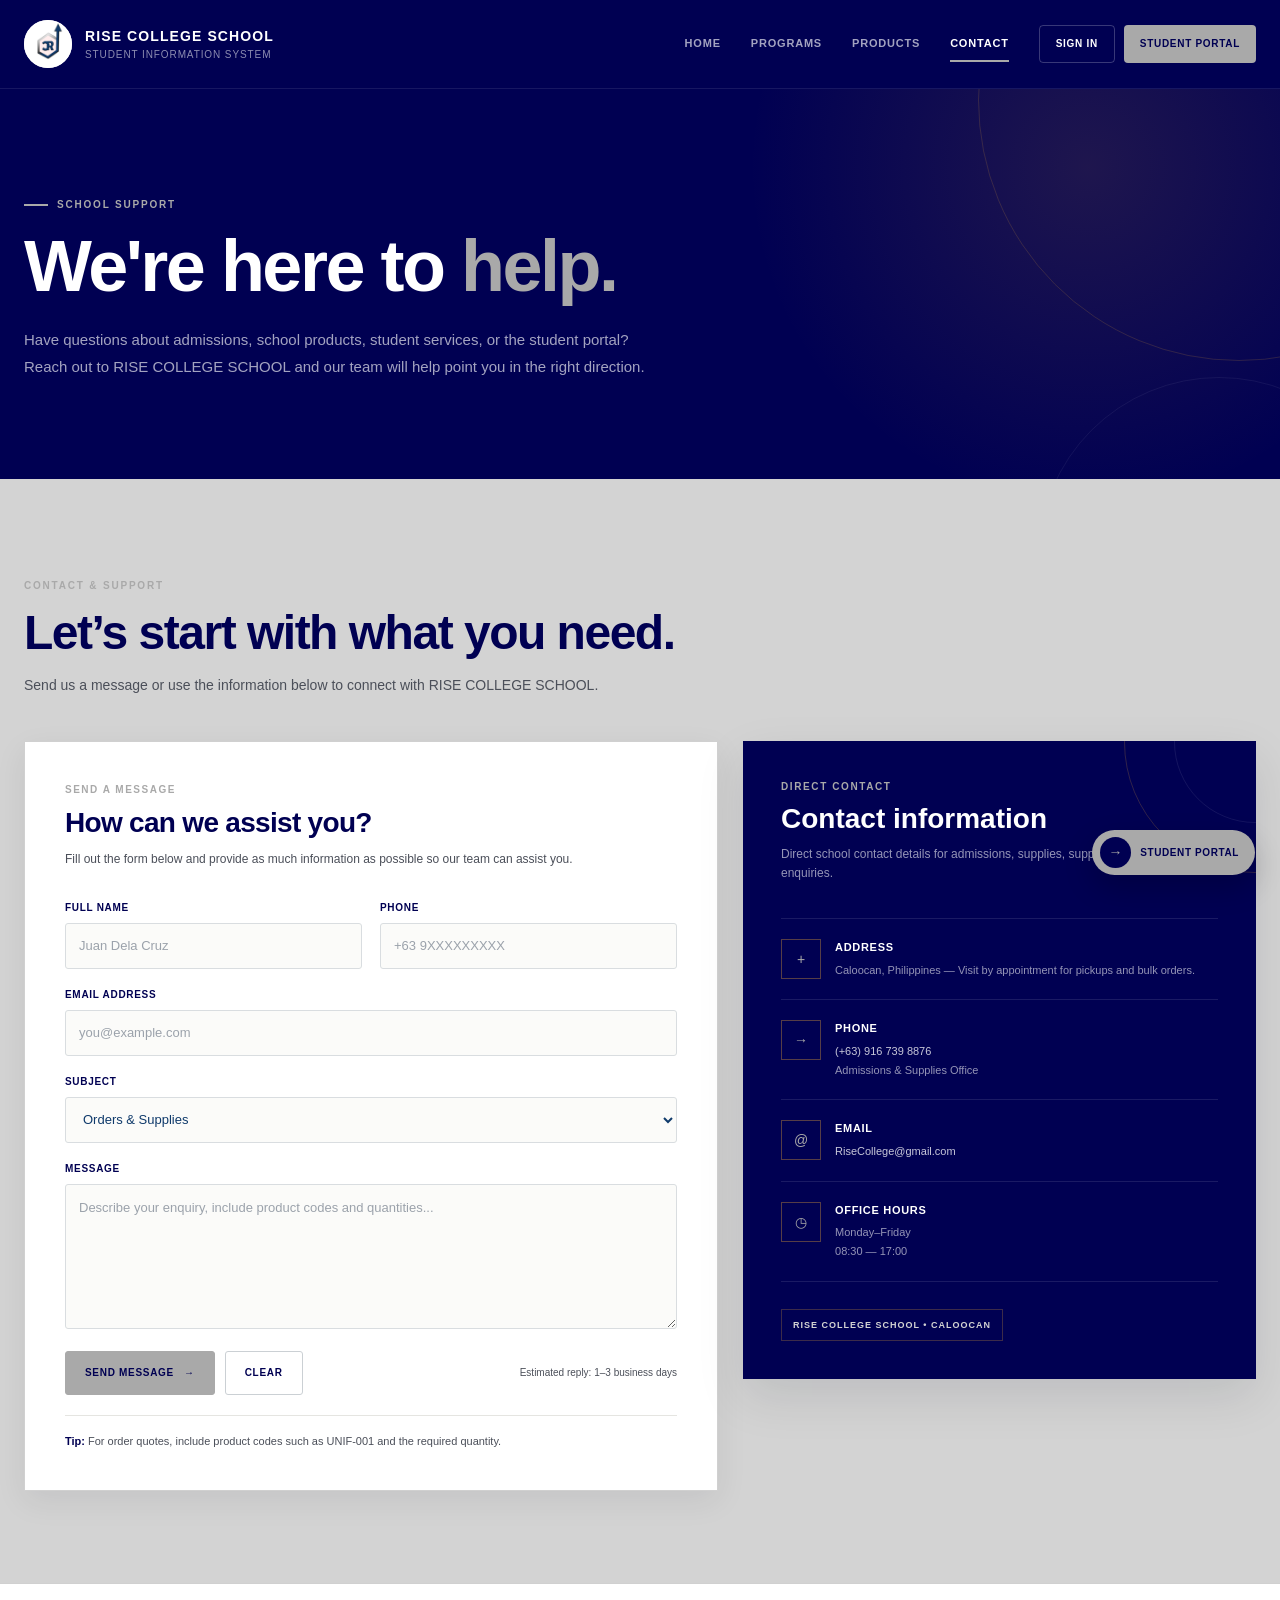
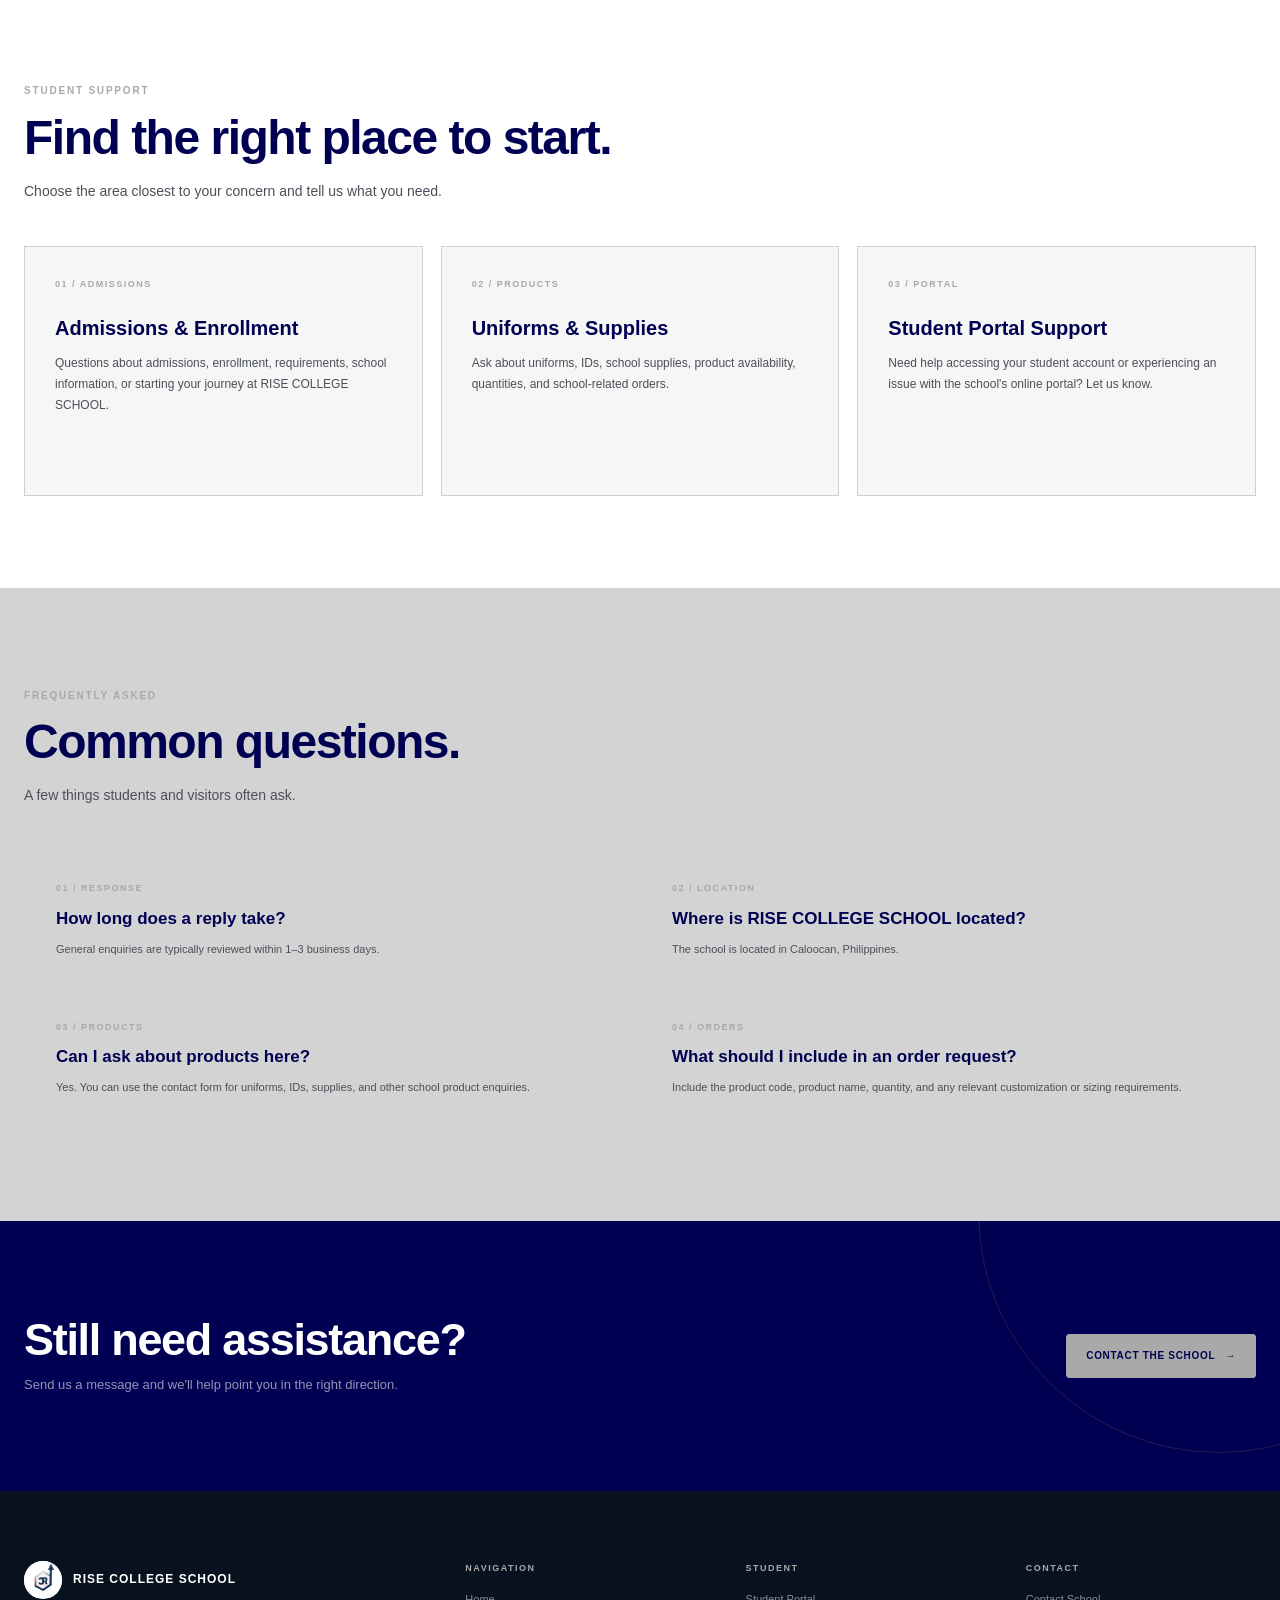
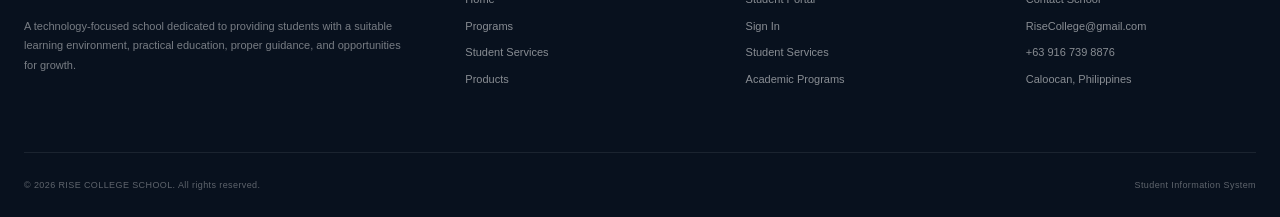
==== RISE COLLEGE FINAL/contact.html @ 8d44dadc "Add files via upload" ====
<!DOCTYPE html>

<html lang="en">
<head>

<meta charset="UTF-8">
<meta name="viewport" content="width=device-width, initial-scale=1.0">

<title>Contact | RISE COLLEGE SCHOOL</title>

<meta
name="description"
content="Contact RISE COLLEGE SCHOOL — Admissions, supplies, student services, and general enquiries."

>

<style>


* {
    box-sizing: border-box;
    margin: 0;
    padding: 0;
}

html {
    scroll-behavior: smooth;
}

body {
    font-family: Arial, Helvetica, sans-serif;
    background: #D3D3D3;
    color: #0F3A6B;
    line-height: 1.6;
}

a {
    text-decoration: none;
    color: inherit;
}

button,
input,
textarea,
select {
    font: inherit;
}

button {
    cursor: pointer;
}



:root {
    --navy: #000052;
    --navy-deep: #000052;
    --navy-soft: #0F3A6B;

    --cream: #D3D3D3;
    --white: #ffffff;
    --off-white: #f6f6f6;

    --accent: #A9A9A9;
    --accent-dark: #8d8d8d;
    --accent-light: #D3D3D3;

    --text: #0F3A6B;
    --muted: #4b4f59;
    --border: #d0d0d0;

    --shadow: 0 18px 45px rgba(8, 18, 32, 0.10);
    --shadow-soft: 0 10px 30px rgba(8, 18, 32, 0.07);

    --max-width: 1240px;
}




.header {
    position: relative;
    z-index: 100;
    width: 100%;
    background: var(--navy);
    border-bottom: 1px solid rgba(255,255,255,0.09);
}

.header-container {
    width: min(var(--max-width), calc(100% - 48px));
    min-height: 88px;
    margin: auto;

    display: flex;
    align-items: center;
    justify-content: space-between;
    gap: 30px;
}

.brand {
    display: flex;
    align-items: center;
    gap: 13px;
    flex-shrink: 0;
}

.logo {
    width: 48px;
    height: 48px;

    display: flex;
    align-items: center;
    justify-content: center;

    background: #ffffff;
    border-radius: 50%;
    overflow: hidden;
}

.logo img {
    width: 100%;
    height: 100%;
    object-fit: contain;
}

.brand-info {
    display: flex;
    flex-direction: column;
    line-height: 1.15;
}

.brand-title {
    color: #ffffff;
    font-size: 14px;
    font-weight: 800;
    letter-spacing: 1.1px;
}

.brand-subtitle {
    margin-top: 5px;
    color: rgba(255,255,255,0.55);
    font-size: 10px;
    font-weight: 500;
    letter-spacing: 0.9px;
    text-transform: uppercase;
}

.nav {
    display: flex;
    align-items: center;
    justify-content: center;
    gap: 30px;
    margin-left: auto;
}

.nav a {
    position: relative;
    color: rgba(255,255,255,0.64);

    font-size: 11px;
    font-weight: 700;
    letter-spacing: 0.8px;
    text-transform: uppercase;

    padding: 32px 0;

    transition:
        color 0.25s ease;
}

.nav a::after {
    content: "";
    position: absolute;

    left: 0;
    bottom: 23px;

    width: 0;
    height: 2px;

    background: var(--accent);

    transition: width 0.25s ease;
}

.nav a:hover,
.nav a.active {
    color: #ffffff;
}

.nav a:hover::after,
.nav a.active::after {
    width: 100%;
}

.header-actions {
    display: flex;
    align-items: center;
    gap: 9px;
    flex-shrink: 0;
}

.header-login,
.header-portal {
    display: inline-flex;
    align-items: center;
    justify-content: center;

    min-height: 38px;
    padding: 0 16px;

    border-radius: 4px;

    font-size: 10px;
    font-weight: 800;
    letter-spacing: 0.7px;
    text-transform: uppercase;

    transition: 0.25s ease;
}

.header-login {
    color: #ffffff;
    border: 1px solid rgba(255,255,255,0.22);
}

.header-login:hover {
    background: rgba(255,255,255,0.08);
}

.header-portal {
    color: var(--navy);
    background: var(--accent);
}

.header-portal:hover {
    background: var(--accent-light);
    transform: translateY(-1px);
}

.menu-button {
    display: none;

    width: 42px;
    height: 42px;

    border: 1px solid rgba(255,255,255,0.18);
    background: transparent;
    border-radius: 4px;
}

.menu-button span {
    display: block;
    width: 19px;
    height: 2px;
    margin: 4px auto;
    background: #ffffff;
}




.page-hero {
    position: relative;
    overflow: hidden;

    min-height: 390px;

    display: flex;
    align-items: center;

    background:
        radial-gradient(
            circle at 85% 20%,
            rgba(216,154,53,0.14),
            transparent 30%
        ),
        linear-gradient(
            135deg,
            var(--navy-deep),
            var(--navy)
        );
}

.page-hero::before {
    content: "";
    position: absolute;

    width: 520px;
    height: 520px;

    right: -220px;
    top: -250px;

    border: 1px solid rgba(216,154,53,0.18);
    border-radius: 50%;
}

.page-hero::after {
    content: "";
    position: absolute;

    width: 360px;
    height: 360px;

    right: -120px;
    bottom: -260px;

    border: 1px solid rgba(255,255,255,0.06);
    border-radius: 50%;
}

.page-hero-container {
    position: relative;
    z-index: 2;

    width: min(var(--max-width), calc(100% - 48px));
    margin: auto;

    padding: 78px 0;
}

.hero-eyebrow {
    display: inline-flex;
    align-items: center;
    gap: 9px;

    color: var(--accent);

    font-size: 10px;
    font-weight: 800;
    letter-spacing: 1.8px;
}

.hero-eyebrow::before {
    content: "";

    width: 24px;
    height: 2px;

    background: var(--accent);
}

.page-hero h1 {
    max-width: 780px;

    margin-top: 17px;

    color: #ffffff;

    font-size: clamp(42px, 6vw, 72px);
    line-height: 0.98;
    letter-spacing: -2.5px;
    font-weight: 800;
}

.page-hero h1 span {
    color: var(--accent);
}

.page-hero-description {
    max-width: 650px;

    margin-top: 25px;

    color: rgba(255,255,255,0.64);

    font-size: 15px;
    line-height: 1.8;
}



main {
    background: var(--cream);
}

.section {
    width: min(var(--max-width), calc(100% - 48px));
    margin: auto;
}

.section-padding {
    padding: 92px 0;
}

.section-heading {
    margin-bottom: 42px;
}

.section-eyebrow {
    display: inline-block;

    color: var(--accent);

    font-size: 10px;
    font-weight: 800;
    letter-spacing: 1.8px;
}

.section-heading h2 {
    max-width: 720px;

    margin-top: 10px;

    color: var(--navy);

    font-size: clamp(32px, 4vw, 48px);
    line-height: 1.08;
    letter-spacing: -1.5px;
}

.section-heading p {
    max-width: 650px;

    margin-top: 15px;

    color: var(--muted);

    font-size: 14px;
    line-height: 1.8;
}



.contact-layout {
    display: grid;
    grid-template-columns: 1.15fr 0.85fr;
    gap: 25px;
    align-items: start;
}



.contact-form-card {
    padding: 40px;

    background: #ffffff;

    border: 1px solid var(--border);

    box-shadow: var(--shadow-soft);
}

.card-eyebrow {
    color: var(--accent);

    font-size: 10px;
    font-weight: 800;
    letter-spacing: 1.5px;
    text-transform: uppercase;
}

.contact-form-card h2 {
    margin-top: 8px;

    color: var(--navy);

    font-size: 28px;
    line-height: 1.2;
    letter-spacing: -0.7px;
}

.form-intro {
    max-width: 600px;

    margin-top: 10px;

    color: var(--muted);

    font-size: 12px;
    line-height: 1.7;
}

.form-grid {
    display: grid;
    grid-template-columns: 1fr 1fr;
    gap: 18px;

    margin-top: 30px;
}

.form-group {
    display: flex;
    flex-direction: column;
}

.form-group.full {
    grid-column: 1 / -1;
}

.form-group label {
    margin-bottom: 7px;

    color: var(--navy);

    font-size: 10px;
    font-weight: 800;
    letter-spacing: 0.7px;
    text-transform: uppercase;
}

.form-group input,
.form-group select,
.form-group textarea {
    width: 100%;

    border: 1px solid #d9dde0;
    border-radius: 3px;

    background: #fbfbf9;
    color: var(--text);

    outline: none;

    font-size: 13px;

    transition:
        border-color 0.2s ease,
        box-shadow 0.2s ease,
        background 0.2s ease;
}

.form-group input,
.form-group select {
    height: 46px;
    padding: 0 13px;
}

.form-group textarea {
    min-height: 145px;
    padding: 13px;
    resize: vertical;
}

.form-group input:focus,
.form-group select:focus,
.form-group textarea:focus {
    background: #ffffff;

    border-color: var(--accent);

    box-shadow: 0 0 0 3px rgba(216,154,53,0.10);
}

.form-group input::placeholder,
.form-group textarea::placeholder {
    color: #9ba2ab;
}

.form-actions {
    display: flex;
    align-items: center;
    gap: 10px;

    margin-top: 22px;
}

.btn {
    display: inline-flex;
    align-items: center;
    justify-content: center;
    gap: 10px;

    min-height: 44px;
    padding: 0 19px;

    border-radius: 3px;

    font-size: 10px;
    font-weight: 800;
    letter-spacing: 0.7px;
    text-transform: uppercase;

    transition: 0.25s ease;
}

.btn-primary {
    border: 1px solid var(--accent);
    background: var(--accent);
    color: var(--navy);
}

.btn-primary:hover {
    background: var(--accent-light);
    border-color: var(--accent-light);
    transform: translateY(-1px);
}

.btn-outline {
    border: 1px solid #cbd0d4;
    background: transparent;
    color: var(--navy);
}

.btn-outline:hover {
    background: var(--navy);
    border-color: var(--navy);
    color: #ffffff;
}

.form-note {
    margin-left: auto;

    color: var(--muted);

    font-size: 10px;
}

.form-tip {
    margin-top: 20px;
    padding-top: 17px;

    border-top: 1px solid #e5e5e1;

    color: var(--muted);

    font-size: 11px;
}

.form-tip strong {
    color: var(--navy);
}

.status {
    display: none;

    margin-top: 18px;
    padding: 12px 14px;

    border-left: 3px solid var(--accent);

    background: #faf6ec;

    color: var(--navy);

    font-size: 11px;
}

.status.show {
    display: block;
}



.info-card {
    position: relative;

    overflow: hidden;

    padding: 38px;

    background: var(--navy);

    color: #ffffff;

    box-shadow: var(--shadow);
}

.info-card::before {
    content: "";

    position: absolute;

    width: 260px;
    height: 260px;

    right: -130px;
    top: -130px;

    border: 1px solid rgba(216,154,53,0.22);
    border-radius: 50%;
}

.info-card::after {
    content: "";

    position: absolute;

    width: 160px;
    height: 160px;

    right: -80px;
    top: -80px;

    border: 1px solid rgba(255,255,255,0.08);
    border-radius: 50%;
}

.info-card-content {
    position: relative;
    z-index: 2;
}

.info-eyebrow {
    color: var(--accent);

    font-size: 10px;
    font-weight: 800;
    letter-spacing: 1.6px;
}

.info-card h2 {
    margin-top: 8px;

    font-size: 28px;
    line-height: 1.15;
}

.info-description {
    margin-top: 10px;

    color: rgba(255,255,255,0.58);

    font-size: 12px;
}

.contact-list {
    margin-top: 35px;
}

.contact-item {
    display: grid;
    grid-template-columns: 40px 1fr;
    gap: 14px;

    padding: 20px 0;

    border-top: 1px solid rgba(255,255,255,0.10);
}

.contact-item:last-child {
    border-bottom: 1px solid rgba(255,255,255,0.10);
}

.contact-icon {
    width: 40px;
    height: 40px;

    display: flex;
    align-items: center;
    justify-content: center;

    border: 1px solid rgba(216,154,53,0.40);

    color: var(--accent);

    font-size: 14px;
}

.contact-item h3 {
    color: #ffffff;

    font-size: 11px;
    font-weight: 800;
    letter-spacing: 0.7px;
    text-transform: uppercase;
}

.contact-item p {
    margin-top: 4px;

    color: rgba(255,255,255,0.58);

    font-size: 11px;
    line-height: 1.7;
}

.contact-item a {
    color: rgba(255,255,255,0.78);

    transition: color 0.2s ease;
}

.contact-item a:hover {
    color: var(--accent-light);
}

.office-badge {
    display: inline-flex;

    margin-top: 27px;
    padding: 8px 11px;

    border: 1px solid rgba(216,154,53,0.28);

    color: var(--accent-light);

    font-size: 9px;
    font-weight: 800;
    letter-spacing: 1px;
}



.support-section {
    background: #ffffff;
    border-top: 1px solid var(--border);
    border-bottom: 1px solid var(--border);
}

.support-grid {
    display: grid;
    grid-template-columns: repeat(3, 1fr);
    gap: 18px;
}

.support-card {
    position: relative;

    min-height: 250px;

    padding: 30px;

    background: var(--off-white);

    border: 1px solid var(--border);

    transition:
        transform 0.25s ease,
        box-shadow 0.25s ease,
        border-color 0.25s ease;
}

.support-card:hover {
    transform: translateY(-5px);

    border-color: rgba(216,154,53,0.55);

    box-shadow: var(--shadow-soft);
}

.support-number {
    color: var(--accent);

    font-size: 9px;
    font-weight: 800;
    letter-spacing: 1.5px;
}

.support-card h3 {
    margin-top: 25px;

    color: var(--navy);

    font-size: 20px;
    line-height: 1.25;
}

.support-card p {
    margin-top: 12px;

    color: var(--muted);

    font-size: 12px;
    line-height: 1.75;
}



.faq-section {
    background: var(--cream);
}

.faq-grid {
    display: grid;
    grid-template-columns: 1fr 1fr;
    gap: 0;

    border-top: 1px solid var(--border);
}

.faq-item {
    padding: 30px 32px;

    border-bottom: 1px solid var(--border);
}

.faq-item:nth-child(odd) {
    border-right: 1px solid var(--border);
}

.faq-number {
    color: var(--accent);

    font-size: 9px;
    font-weight: 800;
    letter-spacing: 1.5px;
}

.faq-item h3 {
    margin-top: 12px;

    color: var(--navy);

    font-size: 17px;
    line-height: 1.35;
}

.faq-item p {
    margin-top: 9px;

    color: var(--muted);

    font-size: 11px;
    line-height: 1.75;
}



.final-cta {
    position: relative;
    overflow: hidden;

    background: var(--navy);
    color: #ffffff;
}

.final-cta::before {
    content: "";

    position: absolute;

    width: 480px;
    height: 480px;

    right: -180px;
    top: -250px;

    border: 1px solid rgba(216,154,53,0.18);
    border-radius: 50%;
}

.final-cta-container {
    position: relative;
    z-index: 2;

    width: min(var(--max-width), calc(100% - 48px));

    min-height: 270px;

    margin: auto;

    display: flex;
    align-items: center;
    justify-content: space-between;
    gap: 40px;
}

.final-cta h2 {
    font-size: clamp(30px, 4vw, 45px);
    line-height: 1.05;
    letter-spacing: -1.3px;
}

.final-cta p {
    max-width: 620px;

    margin-top: 12px;

    color: rgba(255,255,255,0.58);

    font-size: 13px;
}

.final-cta .btn-primary {
    flex-shrink: 0;
}


.footer {
    background: #08111e;
    color: #ffffff;
}

.footer-grid {
    width: min(var(--max-width), calc(100% - 48px));

    margin: auto;

    padding: 70px 0 55px;

    display: grid;
    grid-template-columns: 1.7fr 1fr 1fr 1fr;
    gap: 50px;
}

.footer-brand {
    max-width: 390px;
}

.footer-logo {
    display: flex;
    align-items: center;
    gap: 11px;
}

.footer-logo-image {
    width: 38px;
    height: 38px;

    object-fit: contain;

    background: #ffffff;
    border-radius: 50%;
}

.footer-logo strong {
    font-size: 12px;
    letter-spacing: 1px;
}

.footer-brand p {
    margin-top: 18px;

    color: rgba(255,255,255,0.45);

    font-size: 11px;
    line-height: 1.8;
}

.footer-column {
    display: flex;
    flex-direction: column;
    align-items: flex-start;
}

.footer-column h4 {
    margin-bottom: 16px;

    color: var(--accent);

    font-size: 9px;
    font-weight: 800;
    letter-spacing: 1.5px;
    text-transform: uppercase;
}

.footer-column a {
    margin-bottom: 9px;

    color: rgba(255,255,255,0.52);

    font-size: 11px;

    transition: color 0.2s ease;
}

.footer-column a:hover {
    color: #ffffff;
}

.footer-bottom {
    width: min(var(--max-width), calc(100% - 48px));

    min-height: 65px;

    margin: auto;

    display: flex;
    align-items: center;
    justify-content: space-between;
    gap: 20px;

    border-top: 1px solid rgba(255,255,255,0.08);

    color: rgba(255,255,255,0.35);

    font-size: 9px;
    letter-spacing: 0.4px;
}


.floating-portal {
    position: fixed;

    right: 25px;
    bottom: 25px;

    z-index: 90;

    display: flex;
    align-items: center;
    gap: 9px;

    min-height: 45px;
    padding: 0 16px 0 8px;

    background: var(--accent);
    color: var(--navy);

    border-radius: 30px;

    box-shadow: 0 12px 30px rgba(0,0,0,0.20);

    font-size: 10px;
    font-weight: 800;
    letter-spacing: 0.6px;
    text-transform: uppercase;

    transition: 0.25s ease;
}

.floating-portal:hover {
    background: var(--accent-light);
    transform: translateY(-3px);
}

.floating-icon {
    width: 31px;
    height: 31px;

    display: flex;
    align-items: center;
    justify-content: center;

    border-radius: 50%;

    background: var(--navy);
    color: var(--accent);

    font-size: 14px;
}



.reveal {
    opacity: 0;
    transform: translateY(18px);

    animation: reveal 0.7s ease forwards;
}

@keyframes reveal {
    to {
        opacity: 1;
        transform: translateY(0);
    }
}



@media (max-width: 1050px) {

    .nav {
        gap: 18px;
    }

    .nav a {
        font-size: 9px;
    }

    .header-actions {
        display: none;
    }

    .contact-layout {
        grid-template-columns: 1fr;
    }

    .info-card {
        min-height: auto;
    }

    .footer-grid {
        grid-template-columns: 1.5fr 1fr 1fr;
    }

    .footer-column:last-child {
        grid-column: 2 / 3;
    }
}


@media (max-width: 800px) {

    .header-container {
        min-height: 74px;
    }

    .menu-button {
        display: block;
    }

    .nav {
        position: absolute;

        left: 0;
        right: 0;
        top: 74px;

        display: none;
        flex-direction: column;
        align-items: stretch;
        gap: 0;

        padding: 8px 24px 18px;

        background: var(--navy);

        border-top: 1px solid rgba(255,255,255,0.08);
        border-bottom: 1px solid rgba(255,255,255,0.08);
    }

    .nav.open {
        display: flex;
    }

    .nav a {
        padding: 13px 0;

        font-size: 10px;
    }

    .nav a::after {
        display: none;
    }

    .support-grid {
        grid-template-columns: 1fr;
    }

    .faq-grid {
        grid-template-columns: 1fr;
    }

    .faq-item:nth-child(odd) {
        border-right: none;
    }

    .final-cta-container {
        padding: 65px 0;

        flex-direction: column;
        align-items: flex-start;
    }

    .footer-grid {
        grid-template-columns: 1fr 1fr;
        gap: 35px;
    }

    .footer-brand {
        grid-column: 1 / -1;
    }

    .footer-column:last-child {
        grid-column: auto;
    }
}


@media (max-width: 600px) {

    .header-container,
    .section,
    .page-hero-container,
    .final-cta-container,
    .footer-grid,
    .footer-bottom {
        width: min(100% - 32px, var(--max-width));
    }

    .brand-title {
        font-size: 11px;
    }

    .brand-subtitle {
        font-size: 8px;
    }

    .logo {
        width: 42px;
        height: 42px;
    }

    .page-hero {
        min-height: 330px;
    }

    .page-hero-container {
        padding: 60px 0;
    }

    .page-hero h1 {
        font-size: 42px;
    }

    .section-padding {
        padding: 65px 0;
    }

    .contact-form-card,
    .info-card {
        padding: 27px 22px;
    }

    .form-grid {
        grid-template-columns: 1fr;
    }

    .form-group.full {
        grid-column: auto;
    }

    .form-actions {
        align-items: flex-start;
        flex-wrap: wrap;
    }

    .form-note {
        width: 100%;
        margin-left: 0;
    }

    .support-card {
        min-height: auto;
    }

    .footer-grid {
        grid-template-columns: 1fr;
    }

    .footer-brand {
        grid-column: auto;
    }

    .footer-column:last-child {
        grid-column: auto;
    }

    .footer-bottom {
        padding: 18px 0;

        flex-direction: column;
        align-items: flex-start;
        justify-content: center;
    }

    .floating-portal {
        right: 15px;
        bottom: 15px;
    }
}

</style>

</head>

<body>


<header class="header">


<div class="header-container">

    <a href="index.html" class="brand">

        <div class="logo">

            <img
                src="assets/images/branding/logo.png"
                alt="RISE College School Logo"
                onerror="this.style.display='none'"
            >

        </div>

        <div class="brand-info">

            <div class="brand-title">
                RISE COLLEGE SCHOOL
            </div>

            <div class="brand-subtitle">
                Student Information System
            </div>

        </div>

    </a>


    <nav class="nav" id="navigation">

        <a href="index.html">
            Home
        </a>

        <a href="index.html#programs">
            Programs
        </a>

        

        <a href="products.html">
            Products
        </a>

        <a href="contact.html" class="active">
            Contact
        </a>

    </nav>


    <div class="header-actions">

        <a
            href="login.html"
            class="header-login"
        >
            Sign In
        </a>

        <a
            href="login.html"
            class="header-portal"
        >
            Student Portal
        </a>

    </div>


    <button
        class="menu-button"
        id="menuButton"
        aria-label="Open navigation menu"
        aria-expanded="false"
    >

        <span></span>
        <span></span>
        <span></span>

    </button>

</div>

</header>


<section class="page-hero">

<div class="page-hero-container reveal">

    <div class="hero-eyebrow">
        SCHOOL SUPPORT
    </div>

    <h1>
        We're here to
        <span>help.</span>
    </h1>

    <p class="page-hero-description">
        Have questions about admissions, school products,
        student services, or the student portal? Reach out
        to RISE COLLEGE SCHOOL and our team will help point
        you in the right direction.
    </p>

</div>

</section>

<main>


<section class="section section-padding">
<div class="section-heading">

    <span class="section-eyebrow">
        CONTACT & SUPPORT
    </span>

    <h2>
        Let’s start with what you need.
    </h2>

    <p>
        Send us a message or use the information below
        to connect with RISE COLLEGE SCHOOL.
    </p>

</div>


<div class="contact-layout">



    <div class="contact-form-card reveal">

        <div class="card-eyebrow">
            SEND A MESSAGE
        </div>

        <h2>
            How can we assist you?
        </h2>

        <p class="form-intro">
            Fill out the form below and provide as much
            information as possible so our team can assist you.
        </p>


        <form
            id="contactForm"
            novalidate
        >

            <div class="form-grid">


                <div class="form-group">

                    <label for="name">
                        Full Name
                    </label>

                    <input
                        id="name"
                        name="name"
                        type="text"
                        placeholder="Juan Dela Cruz"
                        autocomplete="name"
                        required
                    >

                </div>


                <div class="form-group">

                    <label for="phone">
                        Phone
                    </label>

                    <input
                        id="phone"
                        name="phone"
                        type="tel"
                        placeholder="+63 9XXXXXXXXX"
                        autocomplete="tel"
                    >

                </div>


                <div class="form-group full">

                    <label for="email">
                        Email Address
                    </label>

                    <input
                        id="email"
                        name="email"
                        type="email"
                        placeholder="you@example.com"
                        autocomplete="email"
                        required
                    >

                </div>


                <div class="form-group full">

                    <label for="subject">
                        Subject
                    </label>

                    <select
                        id="subject"
                        name="subject"
                    >

                        <option value="orders">
                            Orders & Supplies
                        </option>

                        <option value="uniforms">
                            Uniforms
                        </option>

                        <option value="admissions">
                            Admissions
                        </option>

                        <option value="events">
                            Events & Partnerships
                        </option>

                        <option value="support">
                            Student Portal Support
                        </option>

                        <option value="general">
                            General Enquiry
                        </option>

                    </select>

                </div>


                <div class="form-group full">

                    <label for="message">
                        Message
                    </label>

                    <textarea
                        id="message"
                        name="message"
                        placeholder="Describe your enquiry, include product codes and quantities..."
                        required
                    ></textarea>

                </div>

            </div>


            <div
                id="formStatus"
                class="status"
                role="status"
                aria-live="polite"
            ></div>


            <div class="form-actions">

                <button
                    type="submit"
                    class="btn btn-primary"
                >
                    Send Message
                    <span>→</span>
                </button>

                <button
                    type="button"
                    id="resetBtn"
                    class="btn btn-outline"
                >
                    Clear
                </button>

                <div class="form-note">
                    Estimated reply: 1–3 business days
                </div>

            </div>


            <div class="form-tip">

                <strong>Tip:</strong>

                For order quotes, include product codes
                such as UNIF-001 and the required quantity.

            </div>

        </form>

    </div>



    <aside class="info-card reveal">

        <div class="info-card-content">

            <div class="info-eyebrow">
                DIRECT CONTACT
            </div>

            <h2>
                Contact information
            </h2>

            <p class="info-description">
                Direct school contact details for admissions,
                supplies, support, and general enquiries.
            </p>


            <div class="contact-list">


                <div class="contact-item">

                    <div class="contact-icon">
                        +
                    </div>

                    <div>

                        <h3>
                            Address
                        </h3>

                        <p>
                            Caloocan, Philippines —
                            Visit by appointment for pickups
                            and bulk orders.
                        </p>

                    </div>

                </div>


                <div class="contact-item">

                    <div class="contact-icon">
                        →
                    </div>

                    <div>

                        <h3>
                            Phone
                        </h3>

                        <p>

                            <a href="tel:+639167398876">
                                (+63) 916 739 8876
                            </a>

                            <br>

                            Admissions & Supplies Office

                        </p>

                    </div>

                </div>


                <div class="contact-item">

                    <div class="contact-icon">
                        @
                    </div>

                    <div>

                        <h3>
                            Email
                        </h3>

                        <p>

                            <a href="mailto:RiseCollege@gmail.com">
                                RiseCollege@gmail.com
                            </a>

                        </p>

                    </div>

                </div>


                <div class="contact-item">

                    <div class="contact-icon">
                        ◷
                    </div>

                    <div>

                        <h3>
                            Office Hours
                        </h3>

                        <p>
                            Monday–Friday
                            <br>
                            08:30 — 17:00
                        </p>

                    </div>

                </div>


            </div>


            <div class="office-badge">
                RISE COLLEGE SCHOOL • CALOOCAN
            </div>

        </div>

    </aside>

</div>

</section>


<section class="support-section">
<div class="section section-padding">

    <div class="section-heading">

        <span class="section-eyebrow">
            STUDENT SUPPORT
        </span>

        <h2>
            Find the right place to start.
        </h2>

        <p>
            Choose the area closest to your concern
            and tell us what you need.
        </p>

    </div>


    <div class="support-grid">


        <article class="support-card reveal">

            <div class="support-number">
                01 / ADMISSIONS
            </div>

            <h3>
                Admissions & Enrollment
            </h3>

            <p>
                Questions about admissions, enrollment,
                requirements, school information, or
                starting your journey at RISE COLLEGE SCHOOL.
            </p>

        </article>


        <article class="support-card reveal">

            <div class="support-number">
                02 / PRODUCTS
            </div>

            <h3>
                Uniforms & Supplies
            </h3>

            <p>
                Ask about uniforms, IDs, school supplies,
                product availability, quantities, and
                school-related orders.
            </p>

        </article>


        <article class="support-card reveal">

            <div class="support-number">
                03 / PORTAL
            </div>

            <h3>
                Student Portal Support
            </h3>

            <p>
                Need help accessing your student account
                or experiencing an issue with the school's
                online portal? Let us know.
            </p>

        </article>


    </div>

</div>

</section>


<section class="faq-section">

<div class="section section-padding">

    <div class="section-heading">

        <span class="section-eyebrow">
            FREQUENTLY ASKED
        </span>

        <h2>
            Common questions.
        </h2>

        <p>
            A few things students and visitors often ask.
        </p>

    </div>


    <div class="faq-grid">


        <article class="faq-item">

            <div class="faq-number">
                01 / RESPONSE
            </div>

            <h3>
                How long does a reply take?
            </h3>

            <p>
                General enquiries are typically reviewed
                within 1–3 business days.
            </p>

        </article>


        <article class="faq-item">

            <div class="faq-number">
                02 / LOCATION
            </div>

            <h3>
                Where is RISE COLLEGE SCHOOL located?
            </h3>

            <p>
                The school is located in Caloocan,
                Philippines.
            </p>

        </article>


        <article class="faq-item">

            <div class="faq-number">
                03 / PRODUCTS
            </div>

            <h3>
                Can I ask about products here?
            </h3>

            <p>
                Yes. You can use the contact form for
                uniforms, IDs, supplies, and other
                school product enquiries.
            </p>

        </article>


        <article class="faq-item">

            <div class="faq-number">
                04 / ORDERS
            </div>

            <h3>
                What should I include in an order request?
            </h3>

            <p>
                Include the product code, product name,
                quantity, and any relevant customization
                or sizing requirements.
            </p>

        </article>


    </div>

</div>

</section>


<section class="final-cta">

<div class="final-cta-container">

    <div>

        <h2>
            Still need assistance?
        </h2>

        <p>
            Send us a message and we'll help point
            you in the right direction.
        </p>

    </div>


    <a
        href="#contactForm"
        class="btn btn-primary"
    >
        Contact the School
        <span>→</span>
    </a>

</div>

</section>

</main>


<footer class="footer">

<div class="footer-grid">


    <div class="footer-brand">

        <div class="footer-logo">

            <img
                class="footer-logo-image"
                src="assets/images/branding/logo.png"
                alt="RISE College School Logo"
            >

            <strong>
                RISE COLLEGE SCHOOL
            </strong>

        </div>


        <p>
            A technology-focused school dedicated to providing
            students with a suitable learning environment,
            practical education, proper guidance, and opportunities
            for growth.
        </p>

    </div>



    <div class="footer-column">

        <h4>
            Navigation
        </h4>

        <a href="index.html">
            Home
        </a>

        <a href="index.html#programs">
            Programs
        </a>

        <a href="index.html#services">
            Student Services
        </a>

        <a href="products.html">
            Products
        </a>

    </div>



    <div class="footer-column">

        <h4>
            Student
        </h4>

        <a href="login.html">
            Student Portal
        </a>

        <a href="login.html">
            Sign In
        </a>

        <a href="index.html#services">
            Student Services
        </a>

        <a href="index.html#programs">
            Academic Programs
        </a>

    </div>



    <div class="footer-column">

        <h4>
            Contact
        </h4>

        <a href="contact.html">
            Contact School
        </a>

        <a href="mailto:RiseCollege@gmail.com">
            RiseCollege@gmail.com
        </a>

        <a href="tel:+639167398876">
            +63 916 739 8876
        </a>

        <a href="#">
            Caloocan, Philippines
        </a>

    </div>


</div>



<div class="footer-bottom">

    <div>
        © <span id="year"></span> RISE COLLEGE SCHOOL.
        All rights reserved.
    </div>

    <div>
        Student Information System
    </div>

</div>

</footer>


<a
href="login.html"
class="floating-portal"

>

<span class="floating-icon">
    →
</span>

Student Portal

</a>

<script>



document.getElementById("year").textContent =
    new Date().getFullYear();



const menuButton =
    document.getElementById("menuButton");

const navigation =
    document.getElementById("navigation");


menuButton.addEventListener("click", function () {

    navigation.classList.toggle("open");

    const expanded =
        navigation.classList.contains("open");

    menuButton.setAttribute(
        "aria-expanded",
        expanded
    );

});


document.querySelectorAll(".nav a").forEach(function (link) {

    link.addEventListener("click", function () {

        navigation.classList.remove("open");

        menuButton.setAttribute(
            "aria-expanded",
            "false"
        );

    });

});



const contactForm =
    document.getElementById("contactForm");

const resetButton =
    document.getElementById("resetBtn");

const formStatus =
    document.getElementById("formStatus");


contactForm.addEventListener("submit", function (event) {

    event.preventDefault();

    const name =
        document.getElementById("name").value.trim();

    const email =
        document.getElementById("email").value.trim();

    const message =
        document.getElementById("message").value.trim();


    if (!name || !email || !message) {

        formStatus.textContent =
            "Please complete your name, email address, and message.";

        formStatus.classList.add("show");

        return;

    }


    if (!email.includes("@")) {

        formStatus.textContent =
            "Please enter a valid email address.";

        formStatus.classList.add("show");

        return;

    }


    formStatus.textContent =
        "Your message has been prepared successfully. Please use the school's email or contact system to complete delivery.";

    formStatus.classList.add("show");

});


resetButton.addEventListener("click", function () {

    contactForm.reset();

    formStatus.textContent = "";

    formStatus.classList.remove("show");

});




const revealElements =
    document.querySelectorAll(".reveal");


if ("IntersectionObserver" in window) {

    const observer =
        new IntersectionObserver(
            function (entries) {

                entries.forEach(function (entry) {

                    if (entry.isIntersecting) {

                        entry.target.style.animationDelay =
                            "0.05s";

                        observer.unobserve(
                            entry.target
                        );

                    }

                });

            },
            {
                threshold: 0.08
            }
        );


    revealElements.forEach(function (element) {

        observer.observe(element);

    });

}

</script>

</body>
</html>
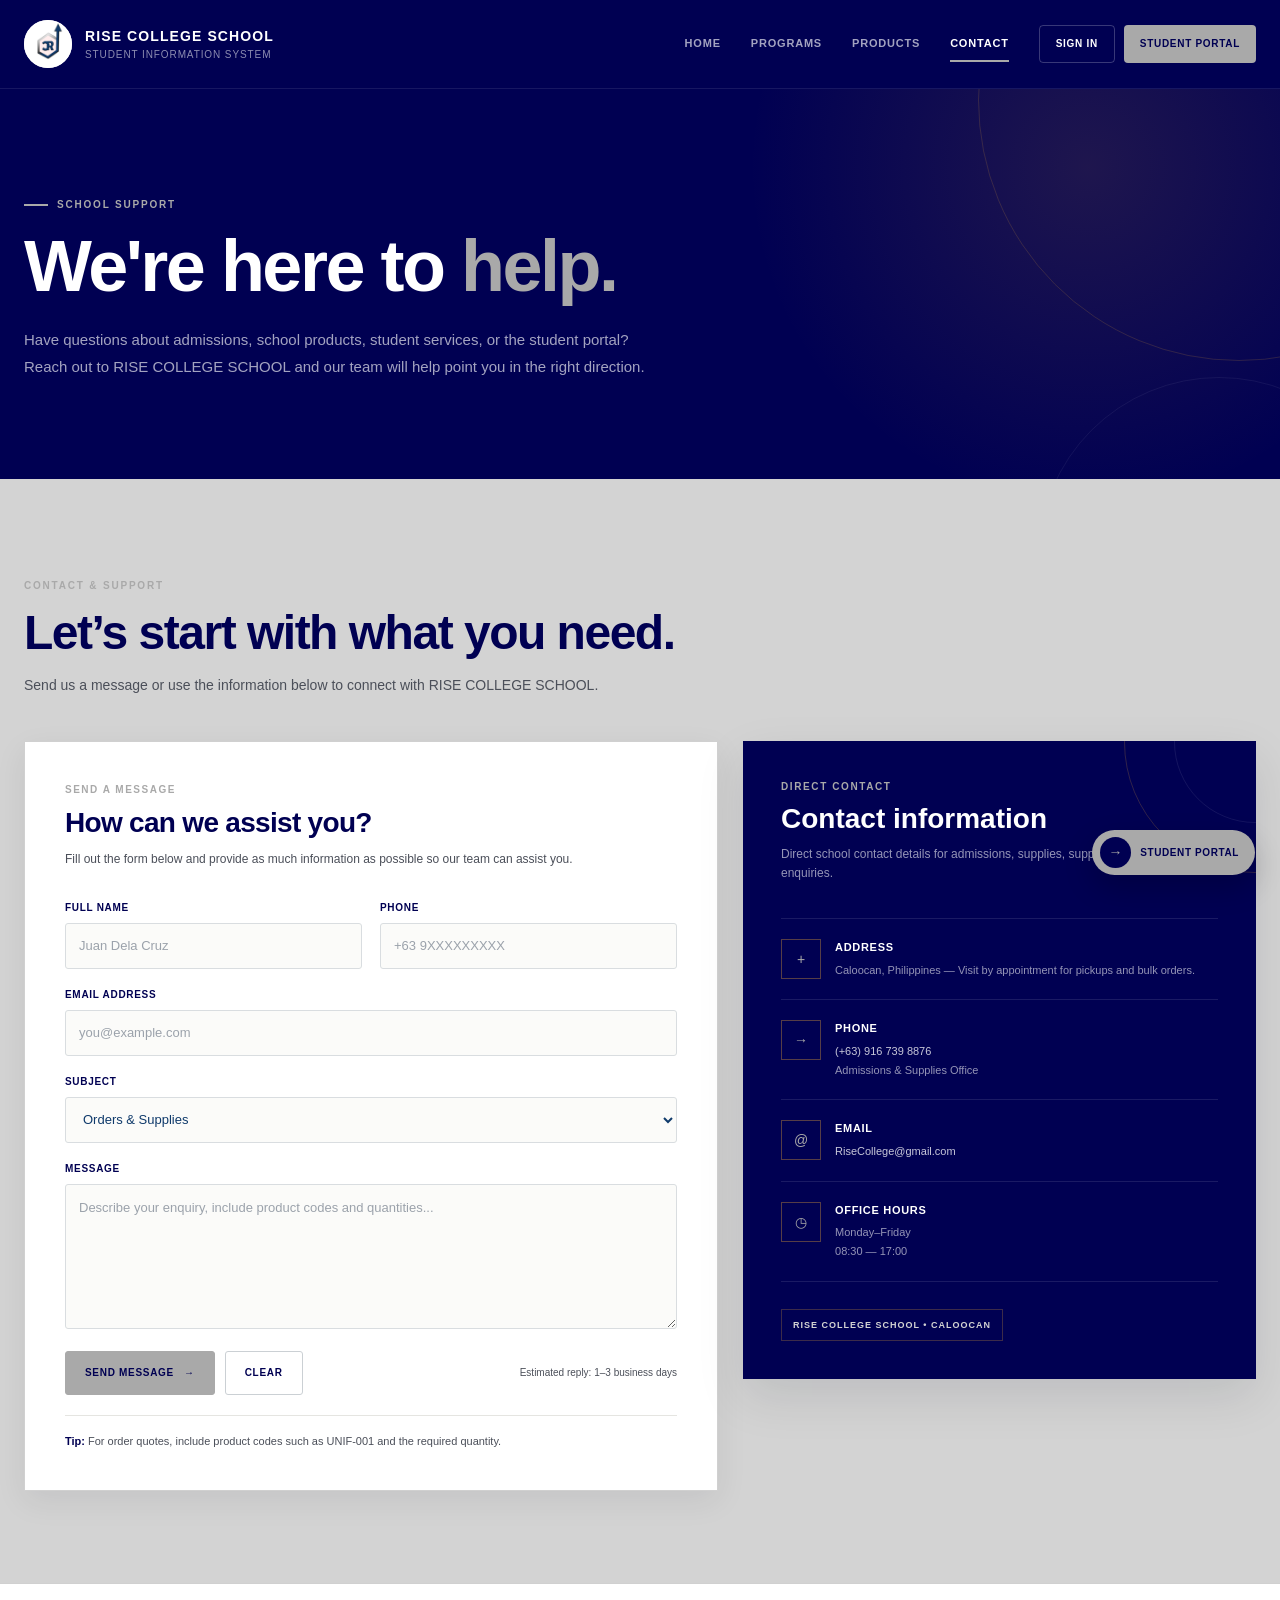
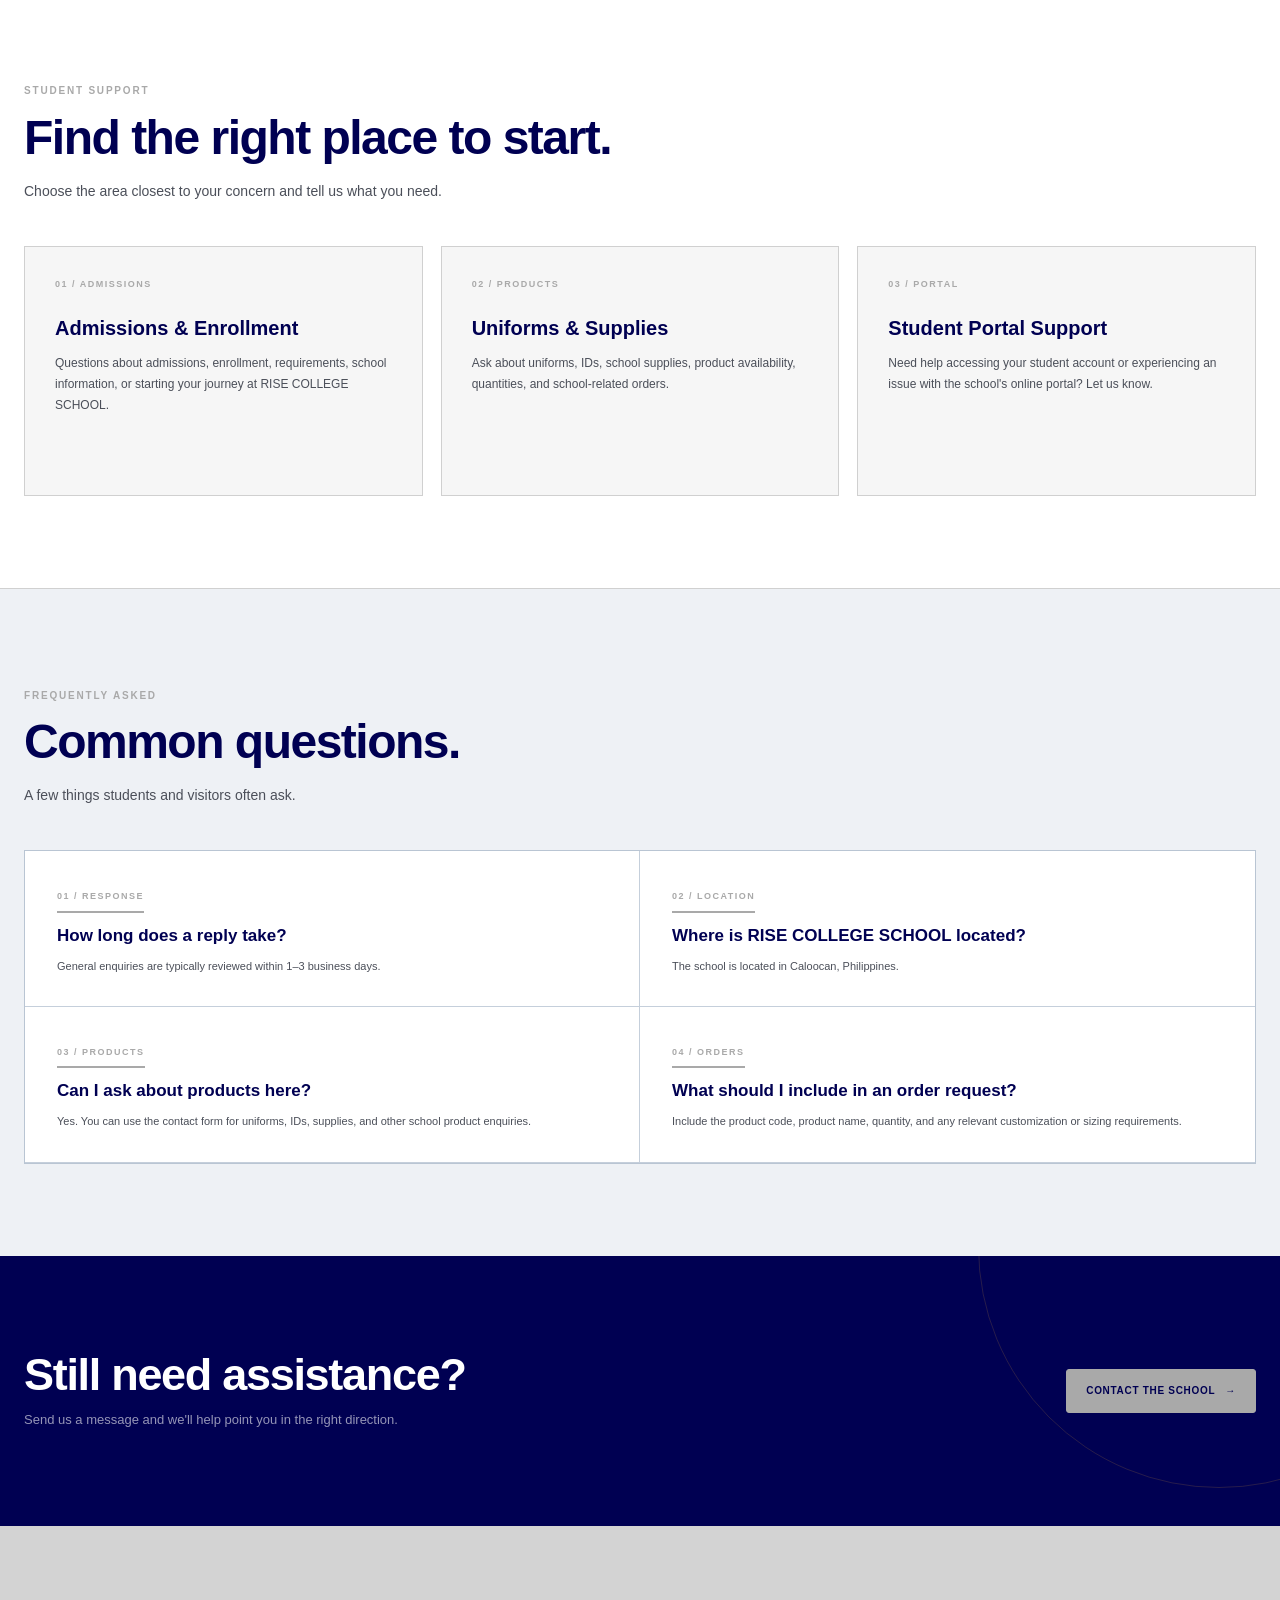
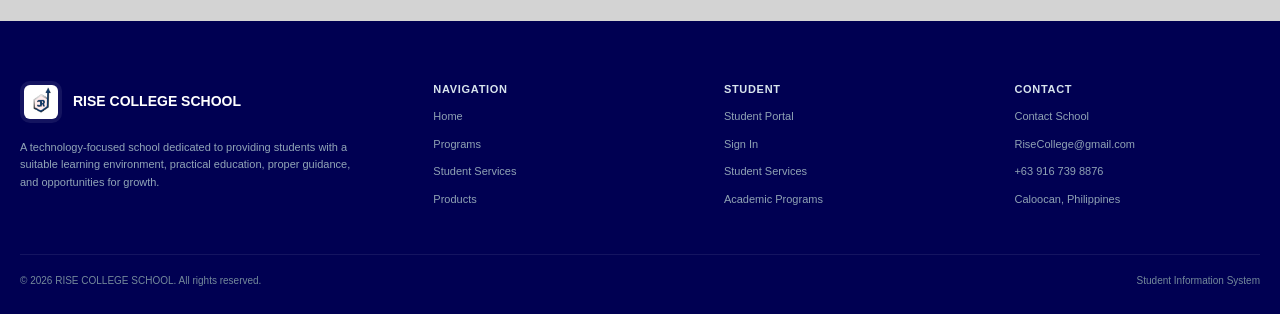
==== commit 61fea962: "Add files via upload" ====
--- a/RISE COLLEGE FINAL/contact.html
+++ b/RISE COLLEGE FINAL/contact.html
@@ -859,7 +859,7 @@
 
 
 .faq-section {
-    background: var(--cream);
+    background: #eef1f5;
 }
 
 .faq-grid {
@@ -867,20 +867,24 @@
     grid-template-columns: 1fr 1fr;
     gap: 0;
 
-    border-top: 1px solid var(--border);
+    border: 1px solid #b9c5d3;
+    background: #ffffff;
 }
 
 .faq-item {
     padding: 30px 32px;
 
-    border-bottom: 1px solid var(--border);
+    border-bottom: 1px solid #c5cfdb;
 }
 
 .faq-item:nth-child(odd) {
-    border-right: 1px solid var(--border);
+    border-right: 1px solid #c5cfdb;
 }
 
 .faq-number {
+    display: inline-block;
+    padding-bottom: 7px;
+    border-bottom: 2px solid var(--accent);
     color: var(--accent);
 
     font-size: 9px;
@@ -969,24 +973,22 @@
 
 
 .footer {
-    background: #08111e;
-    color: #ffffff;
+    margin-top: 95px;
+    padding: 60px 20px 25px;
+    background: #000052;
+    color: white;
 }
 
 .footer-grid {
-    width: min(var(--max-width), calc(100% - 48px));
-
+    width: min(var(--max-width), 100%);
     margin: auto;
-
-    padding: 70px 0 55px;
-
     display: grid;
-    grid-template-columns: 1.7fr 1fr 1fr 1fr;
-    gap: 50px;
+    grid-template-columns: 1.5fr 1fr 1fr 1fr;
+    gap: 45px;
 }
 
 .footer-brand {
-    max-width: 390px;
+    max-width: 340px;
 }
 
 .footer-logo {
@@ -996,27 +998,21 @@
 }
 
 .footer-logo-image {
-    width: 38px;
-    height: 38px;
-
-    object-fit: contain;
-
-    background: #ffffff;
-    border-radius: 50%;
+    width: 42px;
+    height: 42px;
+    border-radius: 10px;
+    background: rgba(255,255,255,.08);
+    padding: 4px;
 }
 
 .footer-logo strong {
-    font-size: 12px;
-    letter-spacing: 1px;
+    font-size: 14px;
 }
 
 .footer-brand p {
-    margin-top: 18px;
-
-    color: rgba(255,255,255,0.45);
-
+    margin-top: 16px;
+    color: #91a5b7;
     font-size: 11px;
-    line-height: 1.8;
 }
 
 .footer-column {
@@ -1026,48 +1022,35 @@
 }
 
 .footer-column h4 {
-    margin-bottom: 16px;
-
-    color: var(--accent);
-
-    font-size: 9px;
-    font-weight: 800;
-    letter-spacing: 1.5px;
+    font-size: 11px;
+    letter-spacing: .7px;
     text-transform: uppercase;
+    color: #d8e4ed;
 }
 
 .footer-column a {
-    margin-bottom: 9px;
-
-    color: rgba(255,255,255,0.52);
-
+    display: block;
+    margin-top: 10px;
+    color: #8fa2b4;
     font-size: 11px;
-
-    transition: color 0.2s ease;
+    transition: .2s ease;
 }
 
 .footer-column a:hover {
-    color: #ffffff;
+    color: white;
 }
 
 .footer-bottom {
-    width: min(var(--max-width), calc(100% - 48px));
-
-    min-height: 65px;
-
-    margin: auto;
-
+    width: min(var(--max-width), 100%);
+    margin: 45px auto 0;
+    padding-top: 18px;
+    border-top: 1px solid rgba(255,255,255,.08);
     display: flex;
     align-items: center;
     justify-content: space-between;
     gap: 20px;
-
-    border-top: 1px solid rgba(255,255,255,0.08);
-
-    color: rgba(255,255,255,0.35);
-
-    font-size: 9px;
-    letter-spacing: 0.4px;
+    color: #74899b;
+    font-size: 10px;
 }
 
 
@@ -1163,11 +1146,17 @@
     }
 
     .footer-grid {
-        grid-template-columns: 1.5fr 1fr 1fr;
-    }
-
-    .footer-column:last-child {
-        grid-column: 2 / 3;
+        grid-template-columns: 1fr 1fr;
+        gap: 30px;
+    }
+
+    .footer {
+        margin-top: 70px;
+    }
+
+    .footer-bottom {
+        flex-direction: column;
+        align-items: flex-start;
     }
 }
 
@@ -1235,18 +1224,6 @@
         align-items: flex-start;
     }
 
-    .footer-grid {
-        grid-template-columns: 1fr 1fr;
-        gap: 35px;
-    }
-
-    .footer-brand {
-        grid-column: 1 / -1;
-    }
-
-    .footer-column:last-child {
-        grid-column: auto;
-    }
 }
 
 
@@ -1319,14 +1296,6 @@
 
     .footer-grid {
         grid-template-columns: 1fr;
-    }
-
-    .footer-brand {
-        grid-column: auto;
-    }
-
-    .footer-column:last-child {
-        grid-column: auto;
     }
 
     .footer-bottom {
